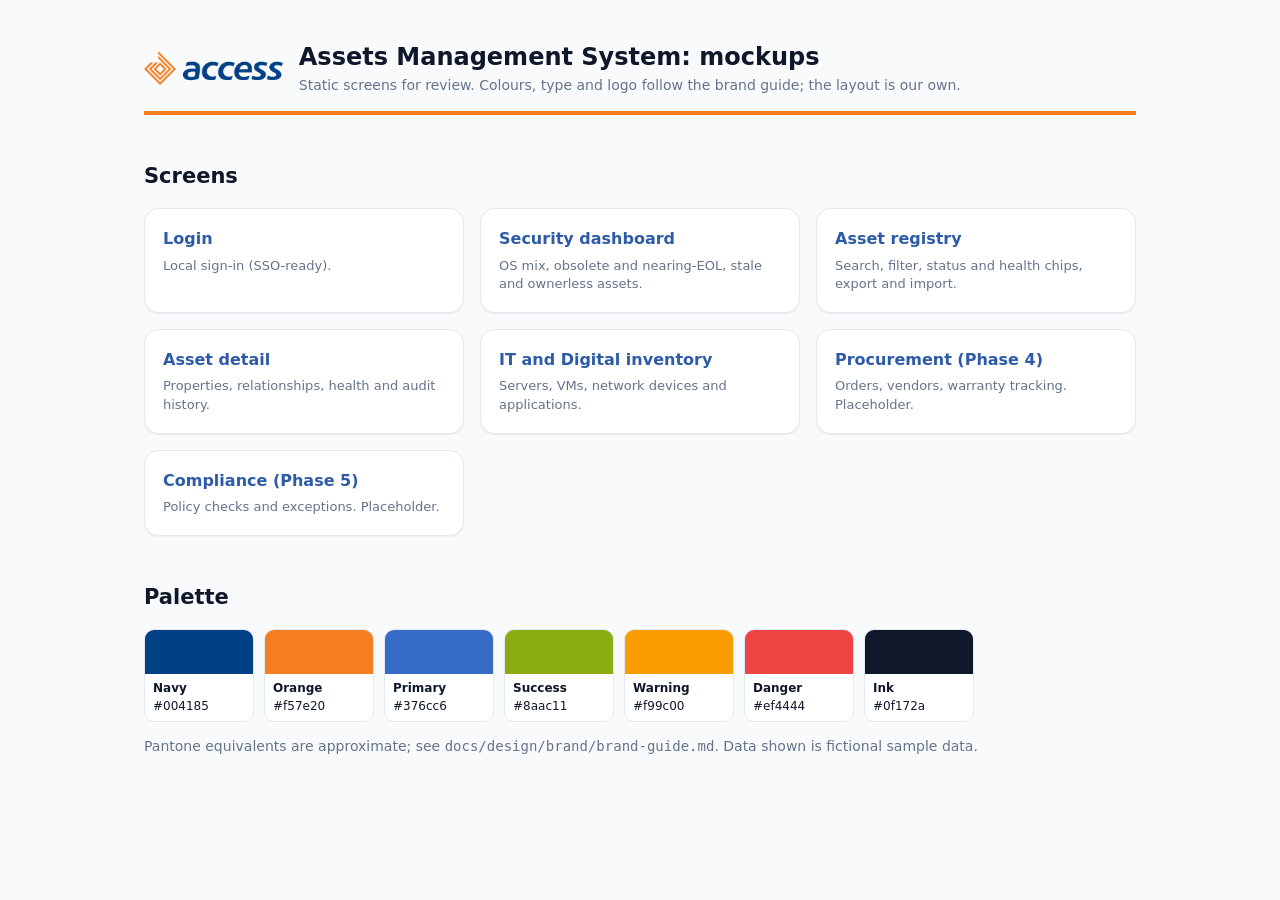
==== mockups/index.html @ 010ea133 "docs: Phase 0 blueprint, brand guide, and static mockups Co-authored-by: Cursor <cursoragent@cursor." ====
<!doctype html>
<html lang="en">
<head>
  <meta charset="utf-8">
  <meta name="viewport" content="width=device-width, initial-scale=1">
  <title>Assets Management - Mockups</title>
  <link rel="icon" href="../docs/design/brand/favicon-32x32.png">
  <link rel="stylesheet" href="../docs/design/brand/design-tokens.css">
  <link rel="stylesheet" href="assets/styles.css">
</head>
<body>
  <div class="gallery">
    <header>
      <img src="../docs/design/brand/access-logo.png" alt="Access logo">
      <div>
        <h1 style="margin:0;font-size:24px">Assets Management System: mockups</h1>
        <div class="muted">Static screens for review. Colours, type and logo follow the brand guide; the layout is our own.</div>
      </div>
    </header>

    <section>
      <h2>Screens</h2>
      <div class="grid g-3">
        <a class="card tile" href="login.html"><h3>Login</h3><p>Local sign-in (SSO-ready).</p></a>
        <a class="card tile" href="dashboard-security.html"><h3>Security dashboard</h3><p>OS mix, obsolete and nearing-EOL, stale and ownerless assets.</p></a>
        <a class="card tile" href="assets-list.html"><h3>Asset registry</h3><p>Search, filter, status and health chips, export and import.</p></a>
        <a class="card tile" href="asset-detail.html"><h3>Asset detail</h3><p>Properties, relationships, health and audit history.</p></a>
        <a class="card tile" href="it-inventory.html"><h3>IT and Digital inventory</h3><p>Servers, VMs, network devices and applications.</p></a>
        <a class="card tile" href="procurement.html"><h3>Procurement (Phase 4)</h3><p>Orders, vendors, warranty tracking. Placeholder.</p></a>
        <a class="card tile" href="compliance.html"><h3>Compliance (Phase 5)</h3><p>Policy checks and exceptions. Placeholder.</p></a>
      </div>
    </section>

    <section>
      <h2>Palette</h2>
      <div class="swatches">
        <div class="sw"><div style="background:var(--brand-navy)"></div><span><b>Navy</b><br>#004185</span></div>
        <div class="sw"><div style="background:var(--brand-orange)"></div><span><b>Orange</b><br>#f57e20</span></div>
        <div class="sw"><div style="background:var(--primary-500)"></div><span><b>Primary</b><br>#376cc6</span></div>
        <div class="sw"><div style="background:var(--success-500)"></div><span><b>Success</b><br>#8aac11</span></div>
        <div class="sw"><div style="background:var(--warning-500)"></div><span><b>Warning</b><br>#f99c00</span></div>
        <div class="sw"><div style="background:var(--danger-500)"></div><span><b>Danger</b><br>#ef4444</span></div>
        <div class="sw"><div style="background:var(--ink-900)"></div><span><b>Ink</b><br>#0f172a</span></div>
      </div>
      <p class="muted">Pantone equivalents are approximate; see <code>docs/design/brand/brand-guide.md</code>. Data shown is fictional sample data.</p>
    </section>
  </div>
</body>
</html>
---- docs/design/brand/design-tokens.css ----
/*
  Design tokens for the Assets Management System.
  Palette sampled from https://onboarding.ghana.accessbankplc.com/ (live CSS and logo) as a colour guide only.
  Single source of truth: the mockups and the future React theme both consume these variables.
*/
:root {
  /* Brand (logo) */
  --brand-navy: #004185;        /* logo wordmark */
  --brand-orange: #f57e20;      /* logo mark */

  /* Interface primary (interactive) */
  --primary-500: #376cc6;
  --primary-600: #2d5ba8;       /* hover / pressed */
  --primary-100: #dbeafe;
  --primary-50:  #eff6ff;

  /* Accent: orange (calls to attention, warnings-lite) */
  --accent-500: #f57f20;
  --accent-600: #d46a1a;
  --accent-50:  #fff7ed;

  /* Accent: green (success, healthy) */
  --success-500: #8aac11;
  --success-600: #7a9a0f;
  --success-50:  #f0fdf4;

  /* Semantic */
  --warning-500: #f99c00;
  --warning-50:  #fffbeb;
  --danger-500:  #ef4444;
  --danger-600:  #dc2626;
  --danger-50:   #fef2f2;
  --info-500:    var(--primary-500);
  --info-50:     var(--primary-50);

  /* Neutrals */
  --ink-900: #0f172a;
  --ink-700: #334155;
  --ink-500: #64748b;
  --ink-300: #cbd5e1;
  --line:    #e2e8f0;
  --surface-2: #f1f5f9;
  --surface-1: #f8fafc;
  --surface-0: #ffffff;

  /* Typography (Effra is the reference site's licensed font; fallback stack used until files are supplied) */
  --font-sans: "Effra", system-ui, -apple-system, "Segoe UI", Roboto, "Helvetica Neue", Arial, sans-serif;
  --font-mono: ui-monospace, SFMono-Regular, Menlo, Consolas, monospace;
  --fs-xs: 12px;
  --fs-sm: 13px;
  --fs-md: 14px;
  --fs-lg: 16px;
  --fs-xl: 20px;
  --fs-2xl: 24px;
  --fs-3xl: 30px;

  /* Shape and elevation */
  --radius-sm: 6px;
  --radius-md: 10px;
  --radius-lg: 14px;
  --shadow-sm: 0 1px 2px rgba(15, 23, 42, 0.06);
  --shadow-md: 0 4px 12px rgba(15, 23, 42, 0.08);

  /* Spacing scale */
  --space-1: 4px;
  --space-2: 8px;
  --space-3: 12px;
  --space-4: 16px;
  --space-5: 24px;
  --space-6: 32px;

  /* Layout */
  --sidebar-w: 248px;
  --topbar-h: 60px;
}
---- mockups/assets/styles.css ----
/* Shared styles for static mockups. Tokens come from ../../docs/design/brand/design-tokens.css */
* { box-sizing: border-box; }
html, body { margin: 0; }
body {
  font-family: var(--font-sans);
  font-size: var(--fs-md);
  color: var(--ink-900);
  background: var(--surface-1);
  line-height: 1.45;
}
a { color: var(--primary-500); text-decoration: none; }
a:hover { color: var(--primary-600); text-decoration: underline; }
:focus-visible { outline: 2px solid var(--primary-500); outline-offset: 2px; }
.mono { font-family: var(--font-mono); font-size: var(--fs-sm); }
.muted { color: var(--ink-500); }

/* ---------- App shell ---------- */
.shell { display: grid; grid-template-columns: var(--sidebar-w) 1fr; min-height: 100vh; }
.sidebar { background: var(--brand-navy); color: #fff; display: flex; flex-direction: column; position: sticky; top: 0; height: 100vh; }
.sidebar .logo-block { background: #fff; padding: 14px 16px; border-bottom: 4px solid var(--brand-orange); }
.sidebar .logo-block img { height: 30px; display: block; }
.sidebar .product { padding: 14px 20px 6px; font-size: var(--fs-xs); letter-spacing: .08em; text-transform: uppercase; color: rgba(255,255,255,.65); }
.nav { padding: 6px 10px; display: flex; flex-direction: column; gap: 2px; overflow-y: auto; }
.nav .group { margin: 14px 10px 4px; font-size: 11px; letter-spacing: .08em; text-transform: uppercase; color: rgba(255,255,255,.5); }
.nav a { display: flex; align-items: center; gap: 10px; padding: 9px 12px; border-radius: var(--radius-sm); color: rgba(255,255,255,.88); font-weight: 500; }
.nav a:hover { background: rgba(255,255,255,.08); text-decoration: none; color: #fff; }
.nav a.active { background: rgba(255,255,255,.14); color: #fff; box-shadow: inset 3px 0 0 var(--brand-orange); }
.nav .ico { width: 18px; text-align: center; opacity: .9; }
.nav .soon { margin-left: auto; font-size: 10px; background: rgba(255,255,255,.18); padding: 1px 6px; border-radius: 99px; }
.sidebar .user { margin-top: auto; padding: 14px 16px; border-top: 1px solid rgba(255,255,255,.14); display: flex; gap: 10px; align-items: center; font-size: var(--fs-sm); }
.avatar { width: 34px; height: 34px; border-radius: 50%; background: var(--brand-orange); color: #fff; display: grid; place-items: center; font-weight: 700; flex: none; }
.user small { color: rgba(255,255,255,.65); display: block; }

.main { min-width: 0; display: flex; flex-direction: column; }
.topbar { height: var(--topbar-h); background: var(--surface-0); border-bottom: 1px solid var(--line); display: flex; align-items: center; gap: 16px; padding: 0 var(--space-5); position: sticky; top: 0; z-index: 5; }
.search { flex: 1; max-width: 520px; position: relative; }
.search input { width: 100%; padding: 9px 12px 9px 34px; border: 1px solid var(--line); border-radius: var(--radius-md); background: var(--surface-1); font: inherit; }
.search::before { content: "\2315"; position: absolute; left: 12px; top: 7px; color: var(--ink-500); font-size: 16px; }
.topbar .spacer { flex: 1; }
.role-badge { font-size: var(--fs-xs); background: var(--primary-50); color: var(--primary-600); border: 1px solid var(--primary-100); padding: 3px 10px; border-radius: 99px; font-weight: 600; }
.content { padding: var(--space-5); display: flex; flex-direction: column; gap: var(--space-5); }
.page-head { display: flex; align-items: flex-end; gap: 16px; flex-wrap: wrap; }
.page-head h1 { margin: 0; font-size: var(--fs-2xl); }
.page-head p { margin: 2px 0 0; color: var(--ink-500); }
.page-head .actions { margin-left: auto; display: flex; gap: 8px; }
.crumbs { font-size: var(--fs-sm); color: var(--ink-500); margin-bottom: 4px; }

/* ---------- Components ---------- */
.card { background: var(--surface-0); border: 1px solid var(--line); border-radius: var(--radius-lg); box-shadow: var(--shadow-sm); }
.card > header { padding: 14px 18px; border-bottom: 1px solid var(--line); display: flex; align-items: center; gap: 10px; }
.card > header h2 { margin: 0; font-size: var(--fs-lg); }
.card > header .right { margin-left: auto; }
.card .body { padding: 18px; }
.grid { display: grid; gap: var(--space-4); }
.g-4 { grid-template-columns: repeat(4, minmax(0, 1fr)); }
.g-3 { grid-template-columns: repeat(3, minmax(0, 1fr)); }
.g-2 { grid-template-columns: repeat(2, minmax(0, 1fr)); }
.g-21 { grid-template-columns: 2fr 1fr; }
@media (max-width: 1100px) { .g-4 { grid-template-columns: repeat(2, 1fr); } .g-3, .g-21 { grid-template-columns: 1fr; } }
@media (max-width: 800px) { .shell { grid-template-columns: 1fr; } .sidebar { display: none; } .g-4, .g-2 { grid-template-columns: 1fr; } }

.btn { display: inline-flex; align-items: center; gap: 6px; padding: 8px 14px; border-radius: var(--radius-md); border: 1px solid var(--line); background: var(--surface-0); color: var(--ink-900); font: inherit; font-weight: 600; cursor: pointer; }
.btn:hover { background: var(--surface-2); text-decoration: none; }
.btn.primary { background: var(--primary-500); border-color: var(--primary-500); color: #fff; }
.btn.primary:hover { background: var(--primary-600); border-color: var(--primary-600); }
.btn.danger { color: var(--danger-600); border-color: var(--danger-50); background: var(--danger-50); }
.btn.sm { padding: 5px 10px; font-size: var(--fs-sm); }

.kpi { padding: 16px 18px; display: flex; flex-direction: column; gap: 4px; position: relative; overflow: hidden; }
.kpi::before { content: ""; position: absolute; left: 0; top: 0; bottom: 0; width: 4px; background: var(--kpi, var(--primary-500)); }
.kpi .label { color: var(--ink-500); font-size: var(--fs-sm); font-weight: 600; }
.kpi .value { font-size: var(--fs-3xl); font-weight: 700; line-height: 1.1; }
.kpi .delta { font-size: var(--fs-sm); color: var(--ink-500); }
.kpi.danger { --kpi: var(--danger-500); }
.kpi.warn { --kpi: var(--warning-500); }
.kpi.ok { --kpi: var(--success-500); }
.kpi.neutral { --kpi: var(--ink-300); }

.chip { display: inline-flex; align-items: center; gap: 6px; padding: 2px 10px; border-radius: 99px; font-size: var(--fs-xs); font-weight: 600; background: var(--surface-2); color: var(--ink-700); white-space: nowrap; }
.chip::before { content: ""; width: 7px; height: 7px; border-radius: 50%; background: currentColor; }
.chip.ok { background: var(--success-50); color: var(--success-600); }
.chip.warn { background: var(--warning-50); color: #b45309; }
.chip.danger { background: var(--danger-50); color: var(--danger-600); }
.chip.info { background: var(--primary-50); color: var(--primary-600); }
.chip.grey { background: var(--surface-2); color: var(--ink-500); }
.chip.nodot::before { display: none; }

.toolbar { display: flex; flex-wrap: wrap; gap: 10px; align-items: center; padding: 12px 18px; border-bottom: 1px solid var(--line); }
.select, .input { padding: 7px 10px; border: 1px solid var(--line); border-radius: var(--radius-md); background: var(--surface-0); font: inherit; color: var(--ink-900); }
.field { display: flex; flex-direction: column; gap: 6px; }
.field label { font-size: var(--fs-sm); font-weight: 600; color: var(--ink-700); }
.field .input { width: 100%; padding: 10px 12px; }

table { width: 100%; border-collapse: collapse; }
th { text-align: left; font-size: var(--fs-xs); text-transform: uppercase; letter-spacing: .06em; color: var(--ink-500); padding: 10px 18px; background: var(--surface-1); border-bottom: 1px solid var(--line); white-space: nowrap; }
td { padding: 11px 18px; border-bottom: 1px solid var(--line); vertical-align: middle; }
tbody tr:hover { background: var(--surface-1); }
tr:last-child td { border-bottom: 0; }
.table-wrap { overflow-x: auto; }
.pager { display: flex; align-items: center; gap: 10px; padding: 12px 18px; border-top: 1px solid var(--line); color: var(--ink-500); font-size: var(--fs-sm); }
.pager .right { margin-left: auto; display: flex; gap: 6px; }

.tabs { display: flex; gap: 4px; border-bottom: 1px solid var(--line); padding: 0 12px; }
.tabs a { padding: 12px 14px; color: var(--ink-500); font-weight: 600; border-bottom: 3px solid transparent; margin-bottom: -1px; }
.tabs a:hover { color: var(--ink-900); text-decoration: none; }
.tabs a.active { color: var(--primary-600); border-bottom-color: var(--primary-500); }
.tabs .count { background: var(--surface-2); border-radius: 99px; padding: 0 7px; font-size: var(--fs-xs); margin-left: 6px; }

/* Bars */
.bar-row { display: grid; grid-template-columns: 180px 1fr 56px; gap: 12px; align-items: center; padding: 7px 0; font-size: var(--fs-sm); }
.bar { height: 14px; background: var(--surface-2); border-radius: 99px; overflow: hidden; display: flex; }
.bar span { display: block; height: 100%; }
.s-ok { background: var(--success-500); }
.s-warn { background: var(--warning-500); }
.s-danger { background: var(--danger-500); }
.s-grey { background: var(--ink-300); }
.legend { display: flex; gap: 14px; font-size: var(--fs-sm); color: var(--ink-500); flex-wrap: wrap; }
.legend i { display: inline-block; width: 10px; height: 10px; border-radius: 3px; margin-right: 6px; vertical-align: -1px; }
.score { display: inline-grid; place-items: center; width: 46px; height: 46px; border-radius: 50%; font-weight: 700; color: #fff; background: var(--success-500); }
.score.mid { background: var(--warning-500); }
.score.low { background: var(--danger-500); }

dl.props { display: grid; grid-template-columns: 170px 1fr; gap: 10px 16px; margin: 0; }
dl.props dt { color: var(--ink-500); font-weight: 600; font-size: var(--fs-sm); }
dl.props dd { margin: 0; }
.timeline { list-style: none; margin: 0; padding: 0; display: flex; flex-direction: column; gap: 16px; }
.timeline li { display: grid; grid-template-columns: 12px 1fr; gap: 12px; }
.timeline li::before { content: ""; width: 10px; height: 10px; border-radius: 50%; background: var(--primary-500); margin-top: 5px; }
.note { background: var(--accent-50); border: 1px solid #fed7aa; color: #9a3412; padding: 10px 14px; border-radius: var(--radius-md); font-size: var(--fs-sm); }
.banner-mock { font-size: var(--fs-xs); text-align: center; background: var(--ink-900); color: #fff; padding: 4px; letter-spacing: .04em; }

/* ---------- Login ---------- */
.login-wrap { min-height: 100vh; display: grid; grid-template-columns: 1.1fr 1fr; }
.login-art { background: var(--brand-navy); color: #fff; padding: 56px; display: flex; flex-direction: column; justify-content: space-between; position: relative; overflow: hidden; }
.login-art::after { content: ""; position: absolute; right: -120px; bottom: -120px; width: 380px; height: 380px; border: 40px solid rgba(245,126,32,.9); transform: rotate(45deg); opacity: .18; }
.login-art h2 { font-size: 34px; line-height: 1.15; margin: 0 0 14px; max-width: 14ch; }
.login-art p { color: rgba(255,255,255,.78); max-width: 42ch; }
.login-art ul { list-style: none; padding: 0; margin: 24px 0 0; display: grid; gap: 10px; color: rgba(255,255,255,.88); }
.login-art li::before { content: ""; display: inline-block; width: 8px; height: 8px; background: var(--brand-orange); margin-right: 10px; transform: rotate(45deg); }
.login-art .tag { font-size: var(--fs-sm); color: rgba(255,255,255,.6); }
.login-form { display: grid; place-items: center; padding: 32px; background: var(--surface-0); }
.login-card { width: 100%; max-width: 380px; display: flex; flex-direction: column; gap: 18px; }
.login-card img { height: 40px; align-self: flex-start; }
.login-card h1 { margin: 0; font-size: var(--fs-2xl); }
@media (max-width: 900px) { .login-wrap { grid-template-columns: 1fr; } .login-art { display: none; } }

/* ---------- Index ---------- */
.gallery { max-width: 1040px; margin: 0 auto; padding: 40px 24px; display: flex; flex-direction: column; gap: 28px; }
.gallery header { display: flex; align-items: center; gap: 16px; border-bottom: 4px solid var(--brand-orange); padding-bottom: 16px; }
.gallery header img { height: 34px; }
.tile { padding: 18px; display: flex; flex-direction: column; gap: 6px; color: inherit; }
.tile:hover { text-decoration: none; box-shadow: var(--shadow-md); border-color: var(--primary-100); }
.tile h3 { margin: 0; font-size: var(--fs-lg); color: var(--primary-600); }
.tile p { margin: 0; color: var(--ink-500); font-size: var(--fs-sm); }
.swatches { display: flex; gap: 10px; flex-wrap: wrap; }
.sw { width: 110px; border-radius: var(--radius-md); overflow: hidden; border: 1px solid var(--line); font-size: var(--fs-xs); background: #fff; }
.sw div { height: 44px; }
.sw span { display: block; padding: 6px 8px; }
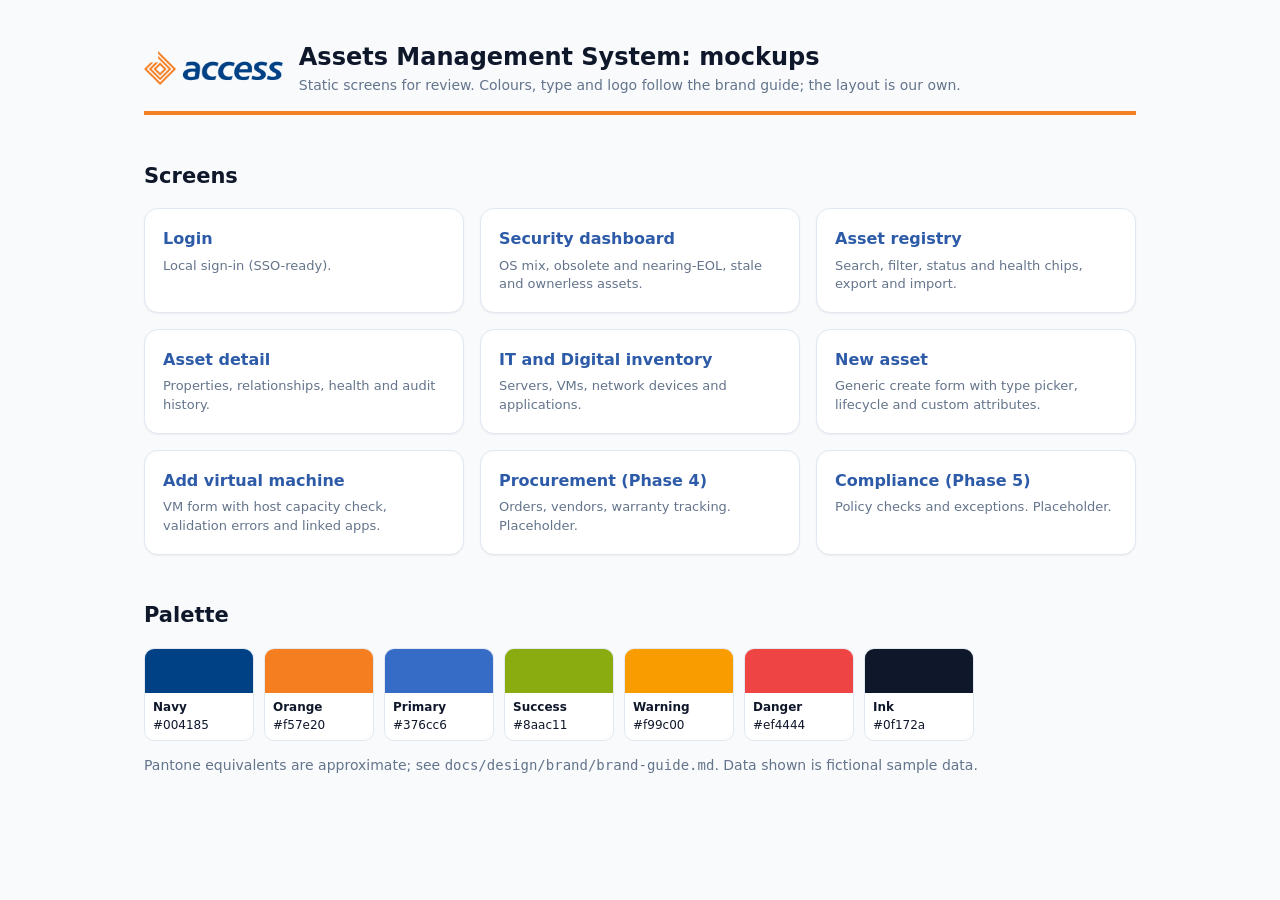
==== commit 7203627d: "mockups: add New asset and Add VM screens, wire entry points Co-authored-by: Cursor <cursoragent@cur" ====
--- a/mockups/index.html
+++ b/mockups/index.html
@@ -26,6 +26,8 @@
         <a class="card tile" href="assets-list.html"><h3>Asset registry</h3><p>Search, filter, status and health chips, export and import.</p></a>
         <a class="card tile" href="asset-detail.html"><h3>Asset detail</h3><p>Properties, relationships, health and audit history.</p></a>
         <a class="card tile" href="it-inventory.html"><h3>IT and Digital inventory</h3><p>Servers, VMs, network devices and applications.</p></a>
+        <a class="card tile" href="asset-new.html"><h3>New asset</h3><p>Generic create form with type picker, lifecycle and custom attributes.</p></a>
+        <a class="card tile" href="vm-new.html"><h3>Add virtual machine</h3><p>VM form with host capacity check, validation errors and linked apps.</p></a>
         <a class="card tile" href="procurement.html"><h3>Procurement (Phase 4)</h3><p>Orders, vendors, warranty tracking. Placeholder.</p></a>
         <a class="card tile" href="compliance.html"><h3>Compliance (Phase 5)</h3><p>Policy checks and exceptions. Placeholder.</p></a>
       </div>
--- a/mockups/assets/styles.css
+++ b/mockups/assets/styles.css
@@ -156,3 +156,45 @@
 .sw { width: 110px; border-radius: var(--radius-md); overflow: hidden; border: 1px solid var(--line); font-size: var(--fs-xs); background: #fff; }
 .sw div { height: 44px; }
 .sw span { display: block; padding: 6px 8px; }
+
+/* ---------- Forms ---------- */
+.form-layout { display: grid; grid-template-columns: minmax(0, 1fr) 320px; gap: var(--space-5); align-items: start; }
+@media (max-width: 1100px) { .form-layout { grid-template-columns: 1fr; } }
+.form-stack { display: flex; flex-direction: column; gap: var(--space-4); }
+.form-grid { display: grid; grid-template-columns: repeat(2, minmax(0, 1fr)); gap: 16px 20px; }
+.form-grid .full { grid-column: 1 / -1; }
+.form-grid.three { grid-template-columns: repeat(3, minmax(0, 1fr)); }
+@media (max-width: 800px) { .form-grid, .form-grid.three { grid-template-columns: 1fr; } }
+.field .hint { font-size: var(--fs-xs); color: var(--ink-500); }
+.field .req::after { content: " *"; color: var(--danger-500); }
+.field textarea.input { min-height: 84px; resize: vertical; }
+.field .input.error { border-color: var(--danger-500); background: var(--danger-50); }
+.field .err { font-size: var(--fs-xs); color: var(--danger-600); font-weight: 600; }
+.input-group { display: flex; }
+.input-group .input { border-radius: var(--radius-md) 0 0 var(--radius-md); flex: 1; min-width: 0; }
+.input-group .addon { padding: 10px 12px; border: 1px solid var(--line); border-left: 0; background: var(--surface-2); color: var(--ink-500); border-radius: 0 var(--radius-md) var(--radius-md) 0; font-size: var(--fs-sm); white-space: nowrap; }
+.type-cards { display: grid; grid-template-columns: repeat(5, minmax(0, 1fr)); gap: 12px; }
+@media (max-width: 1100px) { .type-cards { grid-template-columns: repeat(2, 1fr); } }
+.type-card { border: 2px solid var(--line); border-radius: var(--radius-md); padding: 14px 12px; text-align: center; background: var(--surface-0); cursor: pointer; display: flex; flex-direction: column; gap: 4px; align-items: center; color: var(--ink-900); }
+.type-card:hover { border-color: var(--primary-100); text-decoration: none; background: var(--surface-1); }
+.type-card .glyph { font-size: 22px; color: var(--ink-500); }
+.type-card b { font-size: var(--fs-md); }
+.type-card small { color: var(--ink-500); font-size: var(--fs-xs); }
+.type-card.selected { border-color: var(--primary-500); background: var(--primary-50); }
+.type-card.selected .glyph { color: var(--primary-500); }
+.stepper { display: flex; gap: 8px; flex-wrap: wrap; font-size: var(--fs-sm); }
+.stepper span { padding: 6px 12px; border-radius: 99px; background: var(--surface-2); color: var(--ink-500); font-weight: 600; }
+.stepper span.done { background: var(--success-50); color: var(--success-600); }
+.stepper span.current { background: var(--primary-500); color: #fff; }
+.sticky-side { position: sticky; top: calc(var(--topbar-h) + 38px); display: flex; flex-direction: column; gap: var(--space-4); }
+.checklist { list-style: none; margin: 0; padding: 0; display: grid; gap: 8px; font-size: var(--fs-sm); }
+.checklist li { display: flex; gap: 8px; align-items: flex-start; }
+.checklist li::before { content: "\2713"; width: 18px; height: 18px; border-radius: 50%; background: var(--success-500); color: #fff; font-size: 11px; display: grid; place-items: center; flex: none; margin-top: 1px; }
+.checklist li.todo::before { content: ""; background: var(--surface-2); border: 1px solid var(--ink-300); }
+.checklist li.bad::before { content: "!"; background: var(--danger-500); }
+.kv-row { display: grid; grid-template-columns: 1fr 1fr auto; gap: 10px; align-items: end; }
+.form-actions { display: flex; gap: 10px; align-items: center; padding: 14px 18px; background: var(--surface-0); border: 1px solid var(--line); border-radius: var(--radius-lg); box-shadow: var(--shadow-sm); position: sticky; bottom: 12px; }
+.form-actions .right { margin-left: auto; display: flex; gap: 10px; }
+.inline-callout { border-radius: var(--radius-md); padding: 10px 14px; font-size: var(--fs-sm); display: flex; gap: 10px; align-items: center; background: var(--danger-50); color: var(--danger-600); border: 1px solid #fecaca; }
+.inline-callout.warn { background: var(--warning-50); color: #92400e; border-color: #fde68a; }
+.inline-callout.ok { background: var(--success-50); color: var(--success-600); border-color: #bbf7d0; }
